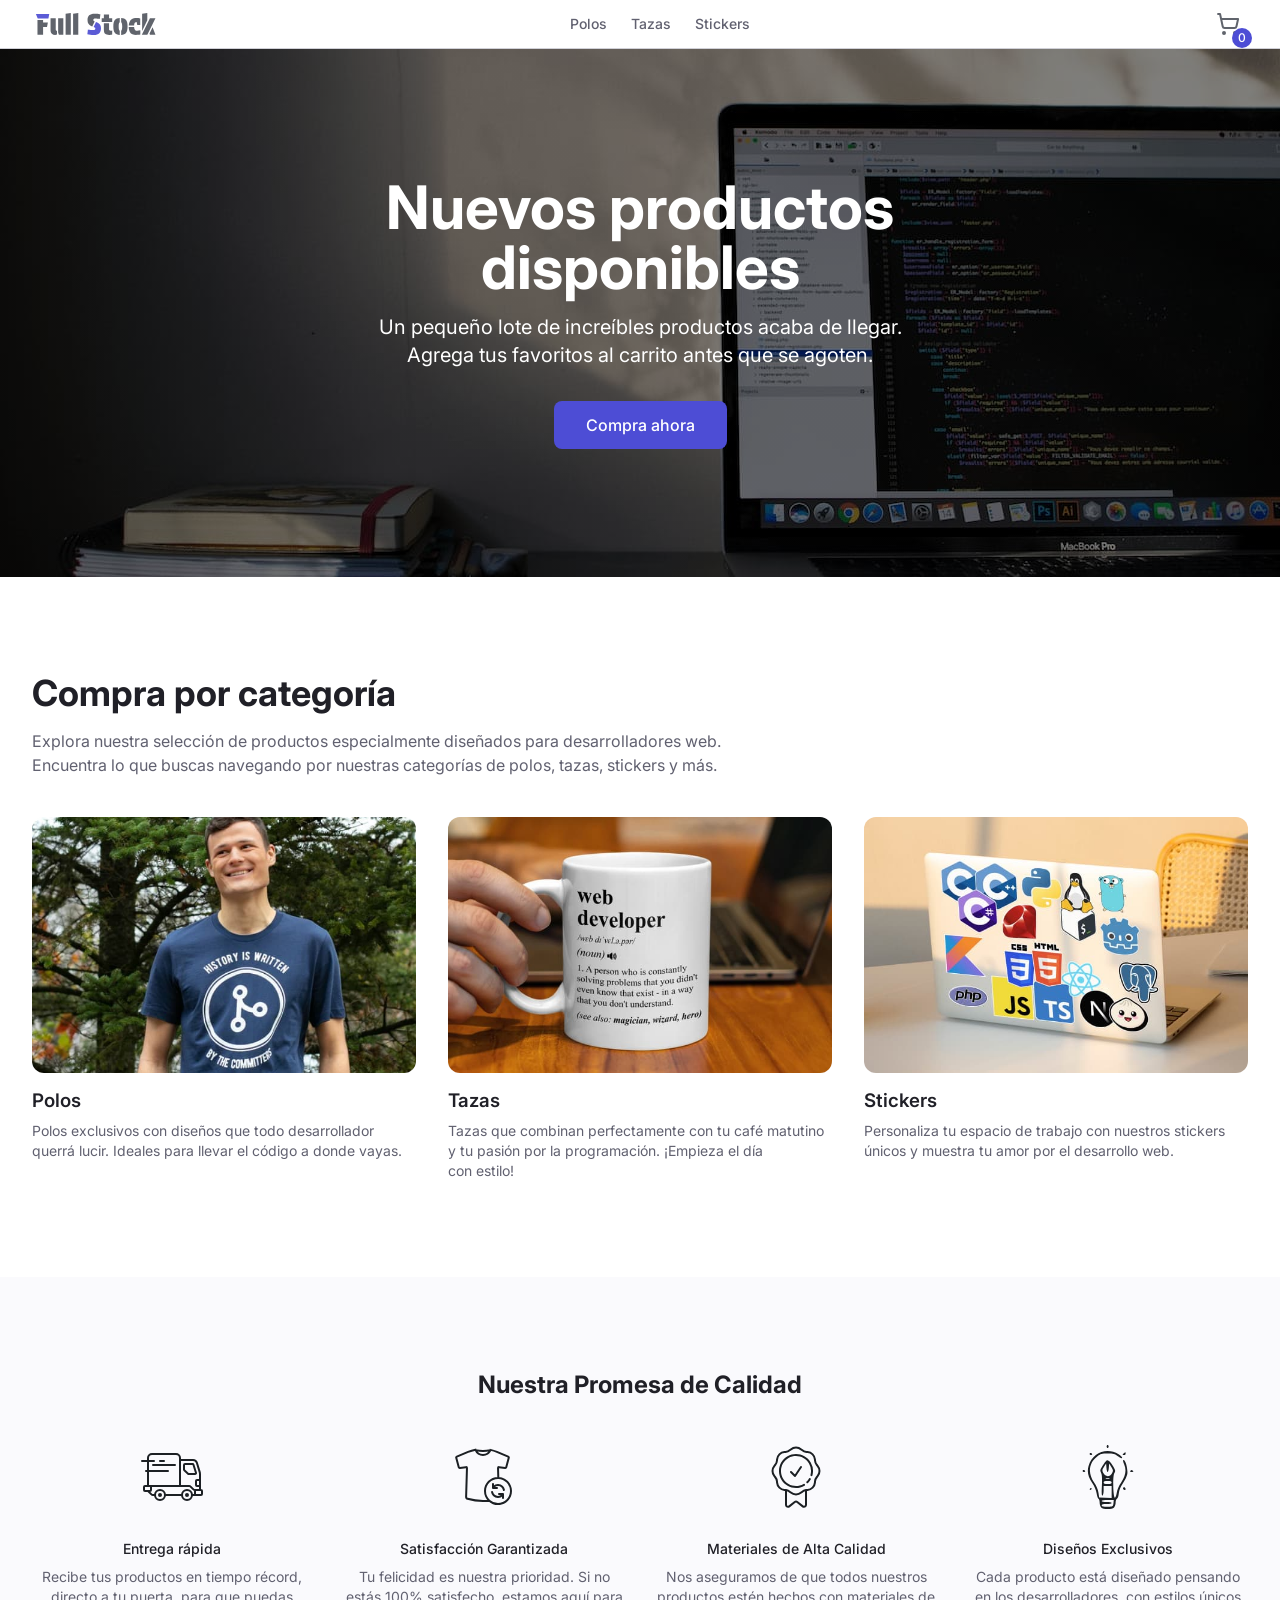
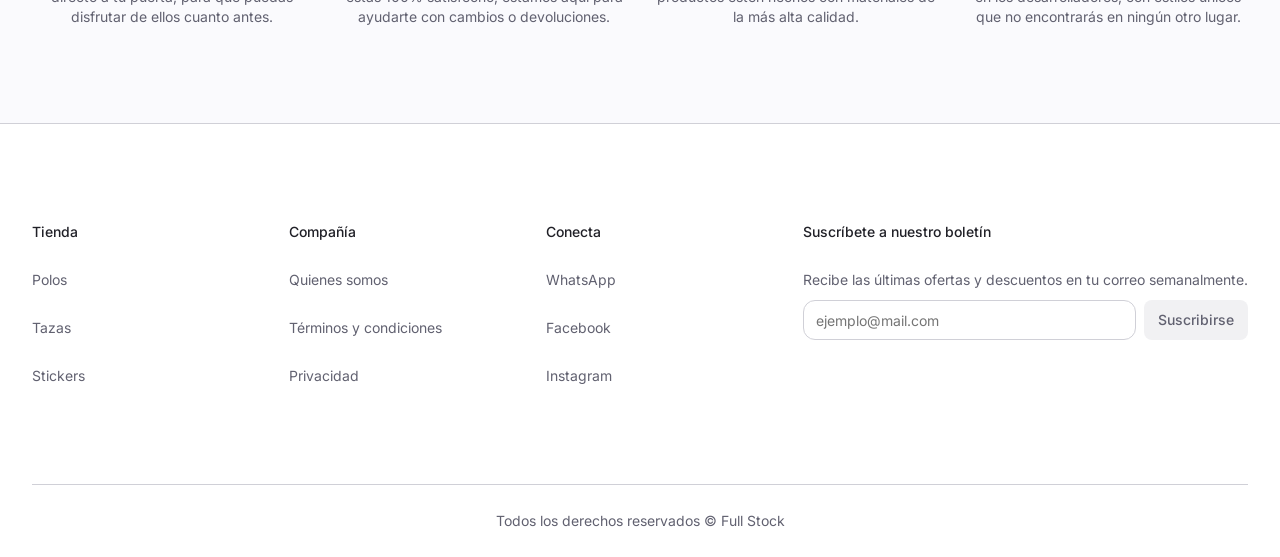
==== index.html @ 55e53c57 "Final solution" ====
<!doctype html>
<html lang="es">
  <head>
    <meta charset="UTF-8" />
    <meta name="viewport" content="width=device-width, initial-scale=1.0" />
    <title>Full Stock | Inicio</title>
    <!-- Google Fonts preconnect for performance optimization -->
    <link rel="preconnect" href="https://fonts.googleapis.com" />
    <link rel="preconnect" href="https://fonts.gstatic.com" crossorigin />
    <!-- Google Fonts stylesheet -->
    <link
      href="https://fonts.googleapis.com/css2?family=Inter:ital,opsz,wght@0,14..32,100..900;1,14..32,100..900&family=Lora:ital,wght@0,400..700;1,400..700&family=Protest+Guerrilla&family=Source+Code+Pro:ital,wght@0,200..900;1,200..900&display=swap"
      rel="stylesheet"
    />
    <link rel="stylesheet" href="/css/index.css" />
  </head>

  <body>
    <div class="root">
      <header class="root__header">
        <div class="container header-main">
          <div class="header-main__top">
            <a href="/index.html">
              <img
                src="/images/fullstock-logo.svg"
                alt="FullStock inicio"
                width="128"
                height="32"
              />
            </a>
            <div class="header-actions">
              <a
                href="/cart.html"
                class="button button--ghost button--xl-icon header-actions__cart"
                aria-label="Carrito de compras"
              >
                <img src="/images/icons/cart.svg" alt="Carrito de compras" />
                <span class="header-actions__cart-badge">0</span>
              </a>
            </div>
          </div>
          <div class="separator header-main__separator"></div>
          <nav aria-label="Navegación principal" class="main-nav">
            <ul class="main-nav__list" role="menubar">
              <li class="main-nav__item" role="none">
                <a href="/category.html" role="menuitem" class="main-nav__link"
                  >Polos</a
                >
              </li>
              <li class="main-nav__item" role="none">
                <a href="/category.html" role="menuitem" class="main-nav__link"
                  >Tazas</a
                >
              </li>
              <li class="main-nav__item" role="none">
                <a href="/category.html" role="menuitem" class="main-nav__link"
                  >Stickers</a
                >
              </li>
            </ul>
          </nav>
        </div>
      </header>
      <main class="root__main">
        <section class="hero">
          <div class="container hero__container">
            <h2 class="hero__title">Nuevos productos disponibles</h2>
            <p class="hero__text">
              Un pequeño lote de increíbles productos acaba de llegar.
              <br />
              Agrega tus favoritos al carrito antes que se agoten.
            </p>
            <a href="/category.html" class="button button--xl">Compra ahora</a>
          </div>
        </section>

        <section class="categories">
          <div class="container">
            <div class="categories__header">
              <h2 class="categories__title">Compra por categoría</h2>
              <p class="categories__description">
                Explora nuestra selección de productos especialmente diseñados
                para desarrolladores web.
                <br class="categories__description-break" />
                Encuentra lo que buscas navegando por nuestras categorías de
                polos, tazas, stickers y más.
              </p>
            </div>
            <div class="categories__grid">
              <a href="category.html" class="category">
                <div class="category__image">
                  <img src="/images/polos.jpg" alt="Polos" />
                </div>
                <div>
                  <h3 class="category__title">Polos</h3>
                  <p class="category__description">
                    Polos exclusivos con diseños que todo desarrollador querrá
                    lucir. Ideales para llevar el código a donde vayas.
                  </p>
                </div>
              </a>
              <a href="category.html" class="category">
                <div class="category__image">
                  <img src="/images/tazas.jpg" alt="Tazas" />
                </div>
                <div>
                  <h3 class="category__title">Tazas</h3>
                  <p class="category__description">
                    Tazas que combinan perfectamente con tu café matutino y tu
                    pasión por la programación. ¡Empieza el día con estilo!
                  </p>
                </div>
              </a>
              <a href="category.html" class="category">
                <div class="category__image">
                  <img src="/images/stickers.jpg" alt="Stickers" />
                </div>
                <div>
                  <h3 class="category__title">Stickers</h3>
                  <p class="category__description">
                    Personaliza tu espacio de trabajo con nuestros stickers
                    únicos y muestra tu amor por el desarrollo web.
                  </p>
                </div>
              </a>
            </div>
          </div>
        </section>

        <section class="features">
          <div class="container">
            <h2 class="features__title">Nuestra Promesa de Calidad</h2>
            <div class="features__grid">
              <div class="feature">
                <img
                  src="/images/icons/truck.svg"
                  alt=""
                  class="feature__icon"
                />
                <h3 class="feature__title">Entrega rápida</h3>
                <p class="feature__description">
                  Recibe tus productos en tiempo récord, directo a tu puerta,
                  para que puedas disfrutar de ellos cuanto antes.
                </p>
              </div>

              <div class="feature">
                <img
                  src="/images/icons/return.svg"
                  alt=""
                  class="feature__icon"
                />
                <h3 class="feature__title">Satisfacción Garantizada</h3>
                <p class="feature__description">
                  Tu felicidad es nuestra prioridad. Si no estás 100%
                  satisfecho, estamos aquí para ayudarte con cambios o
                  devoluciones.
                </p>
              </div>

              <div class="feature">
                <img
                  src="/images/icons/ribbon.svg"
                  alt=""
                  class="feature__icon"
                />
                <h3 class="feature__title">Materiales de Alta Calidad</h3>
                <p class="feature__description">
                  Nos aseguramos de que todos nuestros productos estén hechos
                  con materiales de la más alta calidad.
                </p>
              </div>

              <div class="feature">
                <img
                  src="/images/icons/idea.svg"
                  alt=""
                  class="feature__icon"
                />
                <h3 class="feature__title">Diseños Exclusivos</h3>
                <p class="feature__description">
                  Cada producto está diseñado pensando en los desarrolladores,
                  con estilos únicos que no encontrarás en ningún otro lugar.
                </p>
              </div>
            </div>
          </div>
        </section>
      </main>
      <footer class="root__footer">
        <div class="container">
          <section class="section footer__section">
            <div class="footer__links">
              <ul role="list" class="footer__list">
                <li class="footer__title">Tienda</li>
                <li><a href="/category.html">Polos</a></li>
                <li><a href="/category.html">Tazas</a></li>
                <li><a href="/category.html">Stickers</a></li>
              </ul>
              <ul role="list" class="footer__list">
                <li class="footer__title">Compañía</li>
                <li><a href="/about.html">Quienes somos</a></li>
                <li>
                  <a href="/terms.html">Términos y condiciones</a>
                </li>
                <li><a href="/privacy.html">Privacidad</a></li>
              </ul>
              <ul role="list" class="footer__list">
                <li class="footer__title">Conecta</li>
                <li><a href="https://wa.me/" target="_blank">WhatsApp</a></li>
                <li>
                  <a href="https://www.facebook.com/" target="_blank"
                    >Facebook</a
                  >
                </li>
                <li>
                  <a href="https://www.instagram.com/" target="_blank"
                    >Instagram</a
                  >
                </li>
              </ul>
            </div>
            <div class="footer__newsletter">
              <p class="footer__newsletter-title">
                Suscríbete a nuestro boletín
              </p>
              <p class="footer__newsletter-text">
                Recibe las últimas ofertas y descuentos en tu correo
                semanalmente.
              </p>
              <form class="footer__form">
                <input
                  type="email"
                  aria-label="Correo"
                  name="email"
                  required
                  placeholder="ejemplo@mail.com"
                  autocomplete="email"
                />
                <button
                  class="button button--lg button--secondary"
                  type="submit"
                >
                  Suscribirse
                </button>
              </form>
            </div>
          </section>
          <div class="separator"></div>
          <small class="footer__copyright">
            Todos los derechos reservados © Full Stock
          </small>
        </div>
      </footer>
    </div>
  </body>
</html>
---- css/index.css ----
/* Declare layers in cascade order */
@layer definitions, reset, global, layouts, components, utilities;

/* 1 Foundation */
@import "1_foundation/colors.css" layer(definitions);
@import "1_foundation/typography.css" layer(definitions);
@import "1_foundation/reset.css" layer(reset);
@import "1_foundation/global.css" layer(global);

/* 2 Layouts */
@import "2_layouts/container.css" layer(layouts);
@import "2_layouts/section.css" layer(layouts);

/* 3 Components */
/* UI */
@import "3_components/button.css" layer(components);
@import "3_components/separator.css" layer(components);
@import "3_components/input-field.css" layer(components);

/* Routes */
@import "3_components/not-found.css" layer(components);
@import "3_components/error.css" layer(components);
@import "3_components/root.css" layer(components);
@import "3_components/footer.css" layer(components);
@import "3_components/header-main.css" layer(components);
@import "3_components/header-actions.css" layer(components);
@import "3_components/main-nav.css" layer(components);
@import "3_components/categories.css" layer(components);
@import "3_components/category.css" layer(components);
@import "3_components/features.css" layer(components);
@import "3_components/hero.css" layer(components);
@import "3_components/category-header.css" layer(components);
@import "3_components/products.css" layer(components);
@import "3_components/price-filter.css" layer(components);
@import "3_components/product-card.css" layer(components);
@import "3_components/product.css" layer(components);
@import "3_components/cart.css" layer(components);
@import "3_components/checkout.css" layer(components);
@import "3_components/order-confirmation.css" layer(components);
@import "3_components/prose.css" layer(components);

/* 4 Utilities */
/* @import "4_utilities/__.css" layer(utilities); */
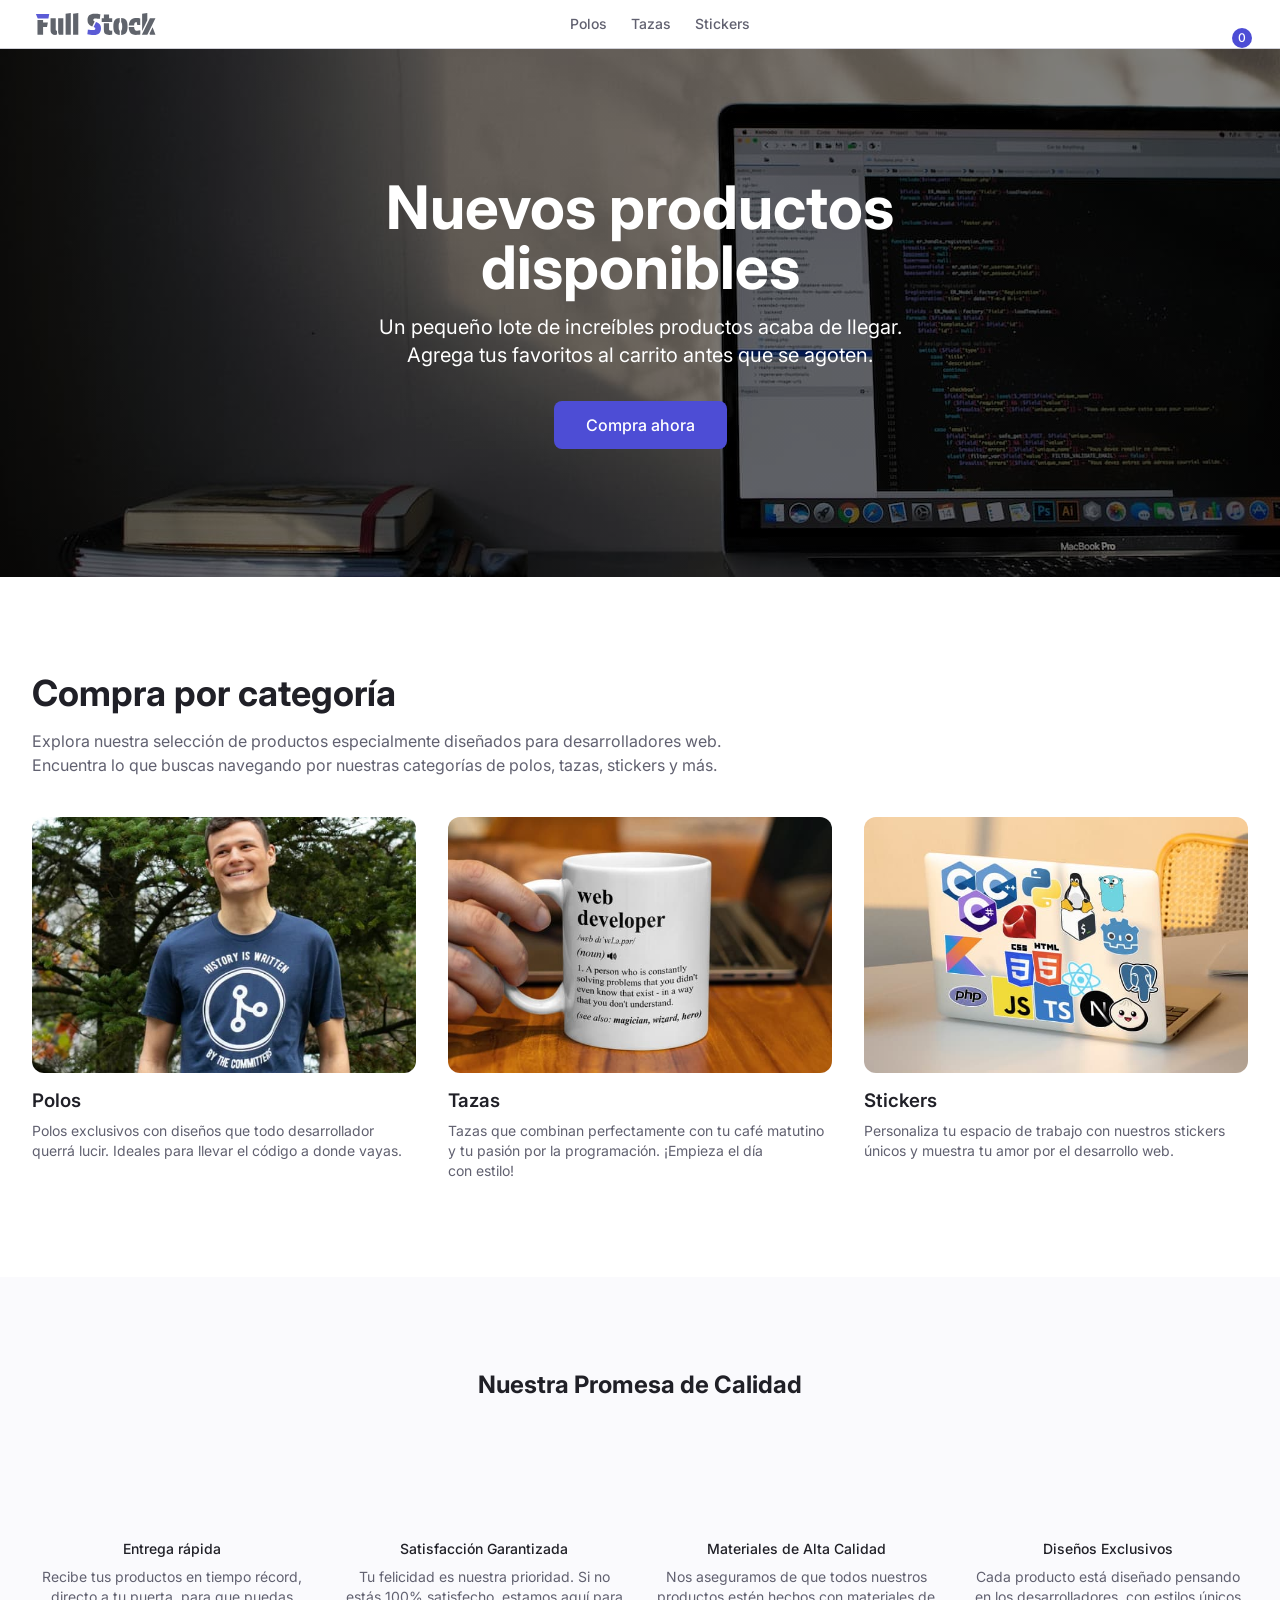
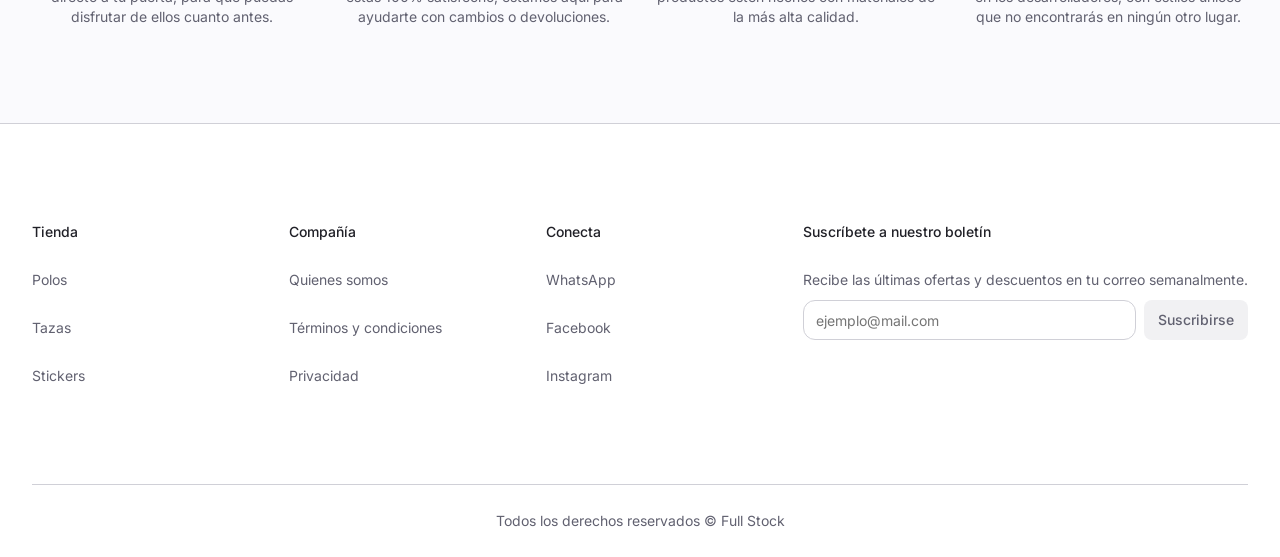
==== commit 154aca0a: "Ajustes de svg y tokens" ====
--- a/index.html
+++ b/index.html
@@ -34,7 +34,10 @@
                 class="button button--ghost button--xl-icon header-actions__cart"
                 aria-label="Carrito de compras"
               >
-                <img src="/images/icons/cart.svg" alt="Carrito de compras" />
+                <!-- <img src="/images/icons/cart.svg" alt="Carrito de compras" /> -->
+                <svg width="24" height="24">
+                  <use href="/images/icons/cart.svg"></use>
+                </svg>
                 <span class="header-actions__cart-badge">0</span>
               </a>
             </div>
@@ -132,11 +135,9 @@
             <h2 class="features__title">Nuestra Promesa de Calidad</h2>
             <div class="features__grid">
               <div class="feature">
-                <img
-                  src="/images/icons/truck.svg"
-                  alt=""
-                  class="feature__icon"
-                />
+                <svg width="64" height="64" class="feature__icon">
+                  <use href="/images/icons/truck.svg"></use>
+                </svg>
                 <h3 class="feature__title">Entrega rápida</h3>
                 <p class="feature__description">
                   Recibe tus productos en tiempo récord, directo a tu puerta,
@@ -145,11 +146,9 @@
               </div>
 
               <div class="feature">
-                <img
-                  src="/images/icons/return.svg"
-                  alt=""
-                  class="feature__icon"
-                />
+                <svg width="64" height="64" class="feature__icon">
+                  <use href="/images/icons/return.svg"></use>
+                </svg>
                 <h3 class="feature__title">Satisfacción Garantizada</h3>
                 <p class="feature__description">
                   Tu felicidad es nuestra prioridad. Si no estás 100%
@@ -159,11 +158,9 @@
               </div>
 
               <div class="feature">
-                <img
-                  src="/images/icons/ribbon.svg"
-                  alt=""
-                  class="feature__icon"
-                />
+                <svg width="64" height="64" class="feature__icon">
+                  <use href="/images/icons/ribbon.svg"></use>
+                </svg>
                 <h3 class="feature__title">Materiales de Alta Calidad</h3>
                 <p class="feature__description">
                   Nos aseguramos de que todos nuestros productos estén hechos
@@ -172,11 +169,9 @@
               </div>
 
               <div class="feature">
-                <img
-                  src="/images/icons/idea.svg"
-                  alt=""
-                  class="feature__icon"
-                />
+                <svg width="64" height="64" class="feature__icon">
+                  <use href="/images/icons/idea.svg"></use>
+                </svg>
                 <h3 class="feature__title">Diseños Exclusivos</h3>
                 <p class="feature__description">
                   Cada producto está diseñado pensando en los desarrolladores,
--- a/css/index.css
+++ b/css/index.css
@@ -2,8 +2,7 @@
 @layer definitions, reset, global, layouts, components, utilities;
 
 /* 1 Foundation */
-@import "1_foundation/colors.css" layer(definitions);
-@import "1_foundation/typography.css" layer(definitions);
+@import "1_foundation/tokens.css" layer(definitions);
 @import "1_foundation/reset.css" layer(reset);
 @import "1_foundation/global.css" layer(global);
 
